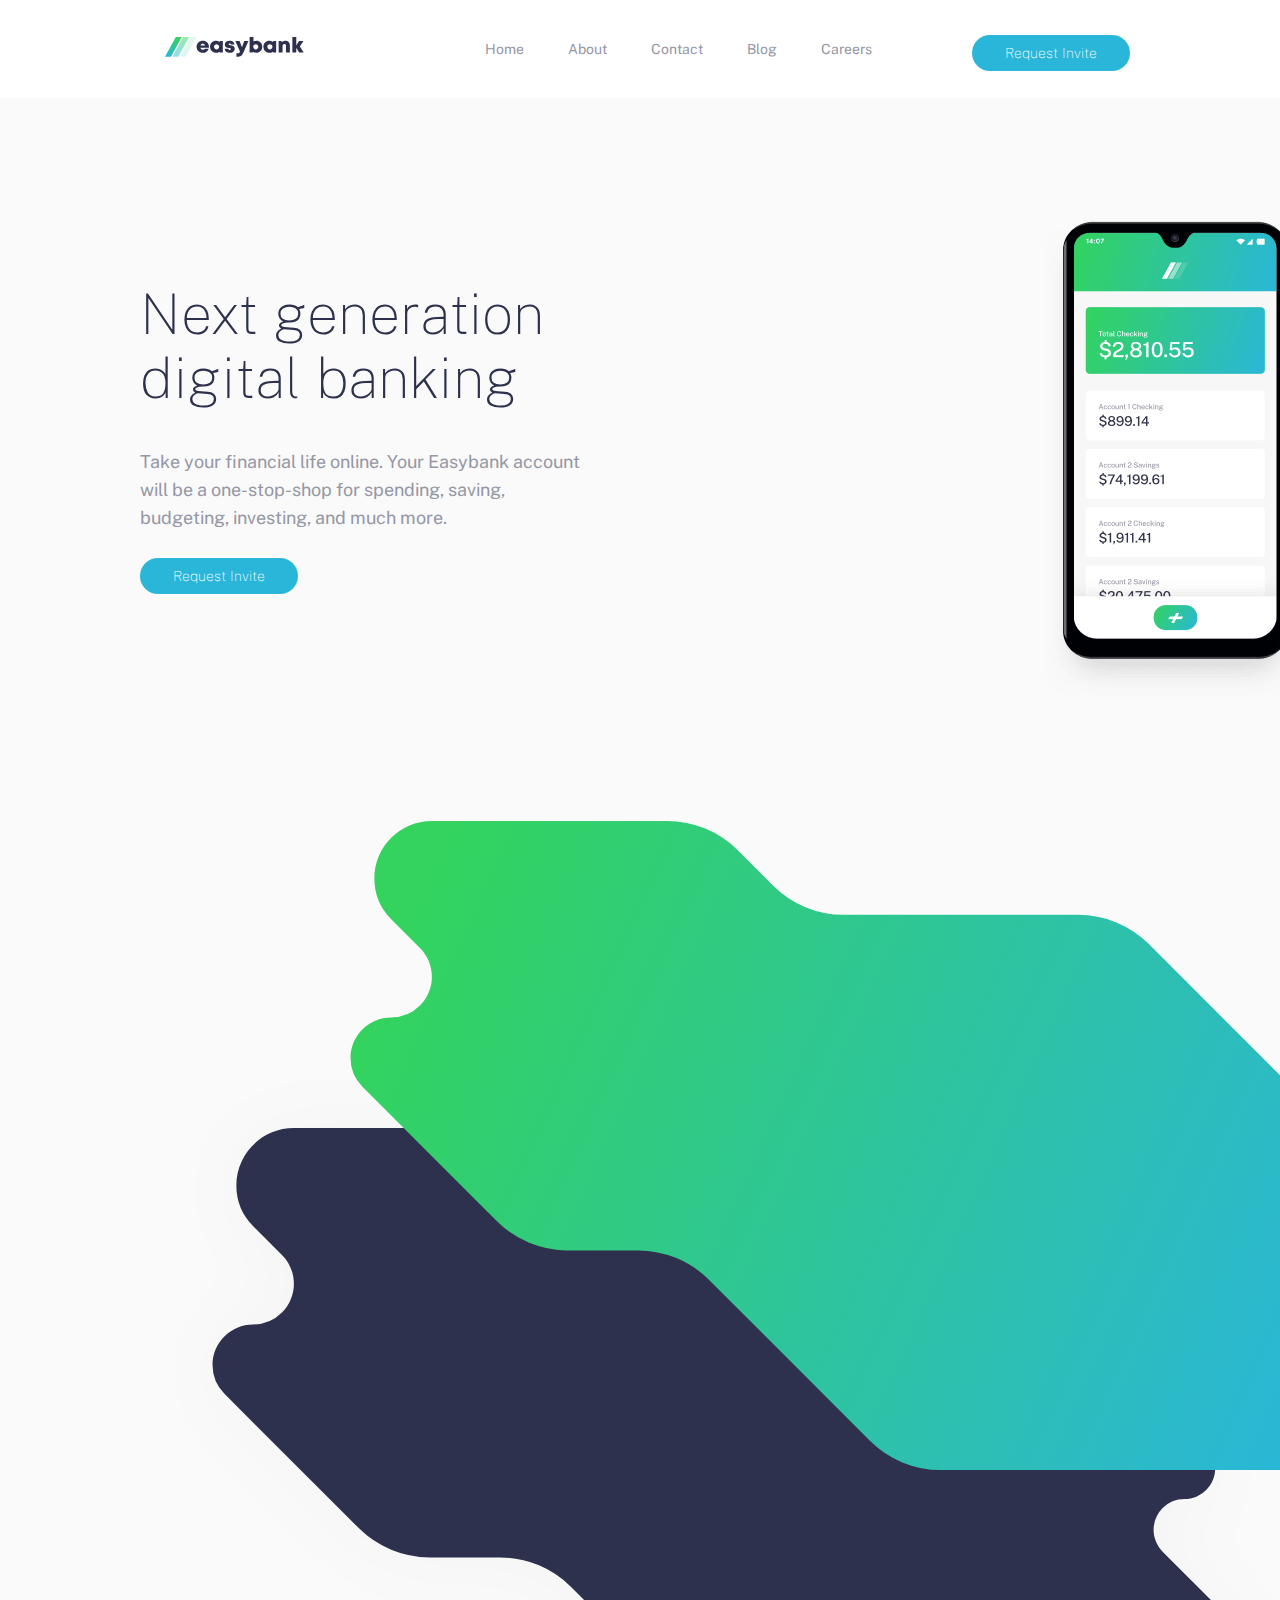
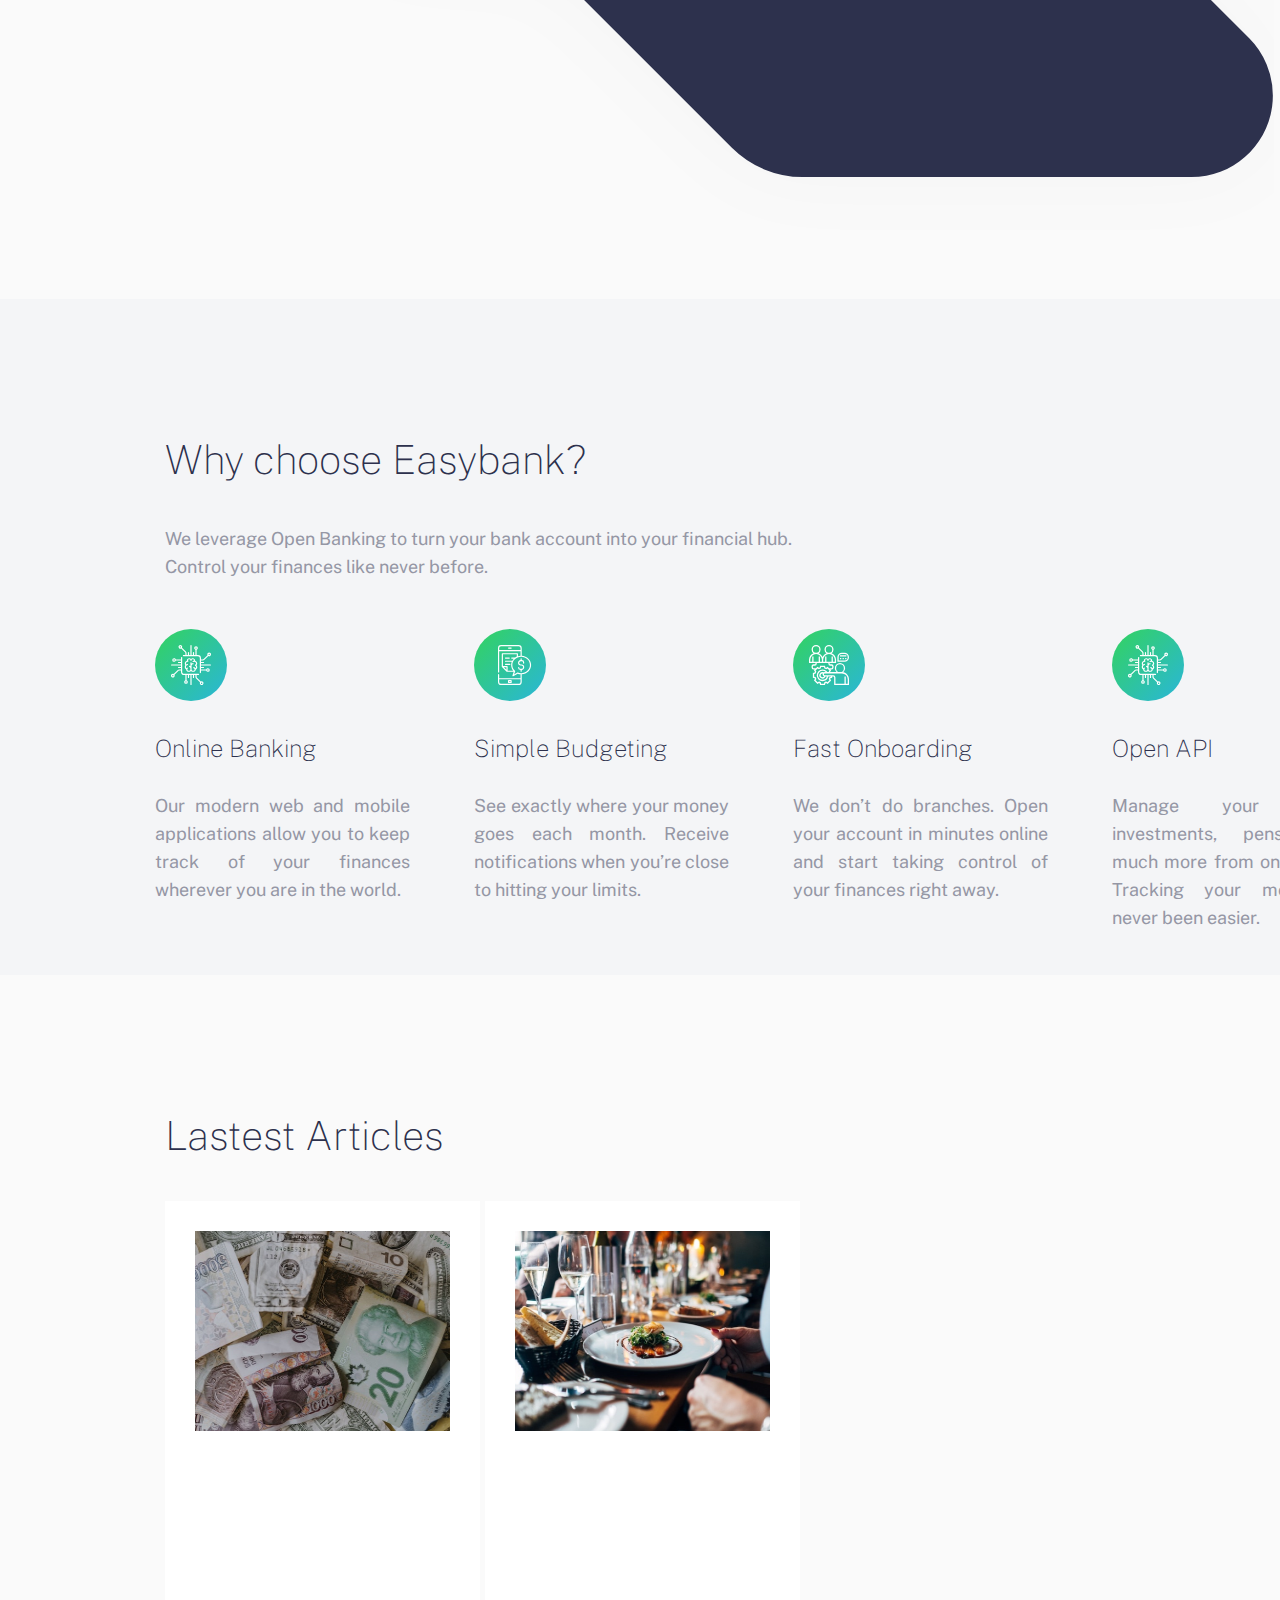
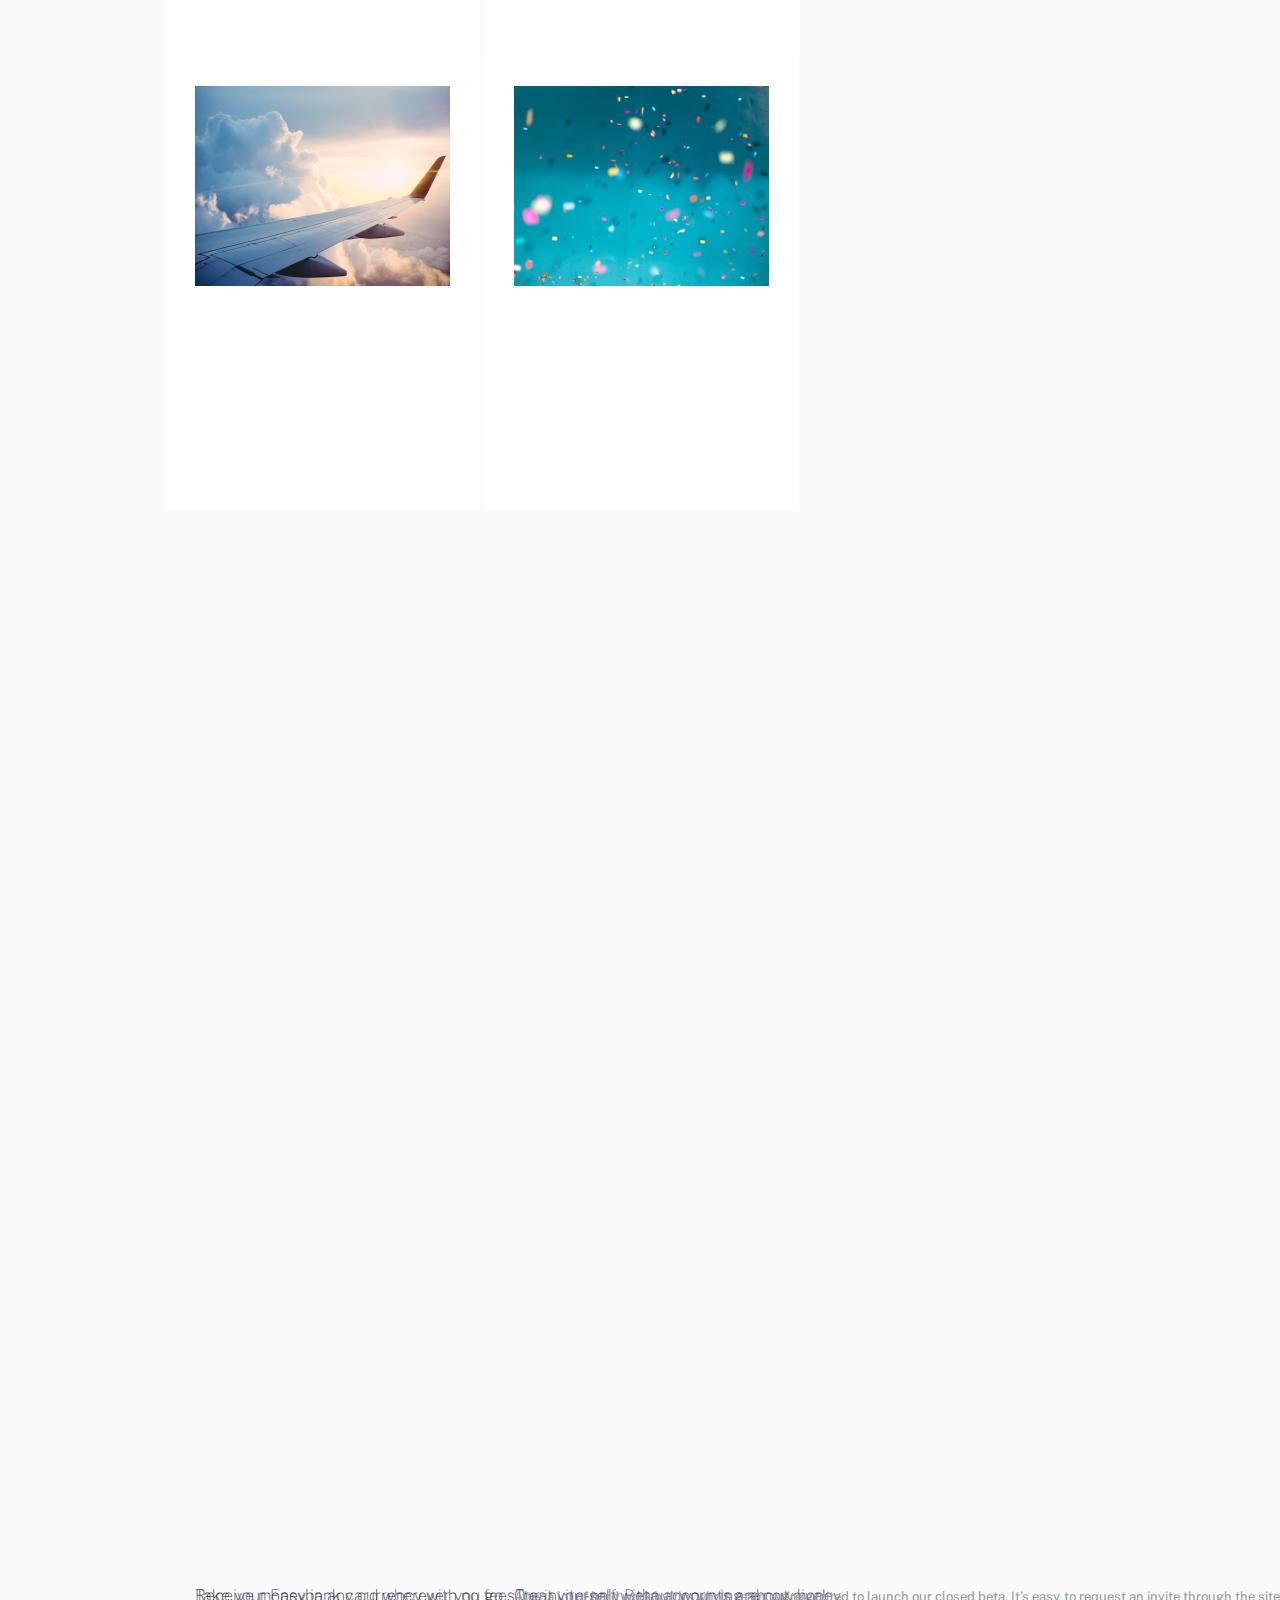
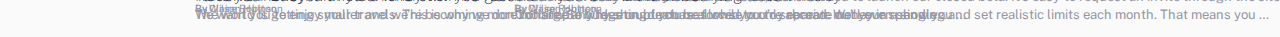
==== Solotion/html/index.html @ d64d8102 "doing some fixes on article section" ====
<!DOCTYPE html>
<html>
    <head>
        <link rel="stylesheet" type="text/css" href="../css/navbar.css">
        <link rel="stylesheet" type="text/css" href="../css/first-section.css">
        <link rel="stylesheet" type="text/css" href="../css/second-section.css">
        <link rel="stylesheet" type="text/css" href="../css/third-section.css">

        <link rel="preconnect" href="https://fonts.googleapis.com">
        <link rel="preconnect" href="https://fonts.gstatic.com" crossorigin>
        <link href="https://fonts.googleapis.com/css2?family=Public+Sans:wght@300&display=swap" rel="stylesheet">
    </head>
    <body>
        <header>
            <div class="nav-div">
                <nav>
                    <figure class = "logo">
                          <img src="../img/logo.svg" alt="" />
                    </figure>
                    <ul>
                        <li>Home</li>
                        <li>About</li>
                        <li>Contact</li>
                        <li>Blog</li>
                        <li>Careers</li>
                    </ul>
                    <div class="nav-button ">
                        <button>Request Invite</button>	
                    </div>
                </nav>
            </div>
        </header>

    <section class = "digital-marketing">
        <div class = "content">
            <h1 id = "title"> Next generation digital banking </h1>
            <p class = "basic-paragraph">
                Take your financial life online. Your 
                Easybank account will be a one-stop-shop for spending, 
                saving, budgeting, investing, and much more.
            </p>
            <div class="nav-button first-section">
                <button>Request Invite</button>	
            </div>
        </div>
        <div class = "image-mockups">
            <img  src="../img/image-mockups.png" alt="" >
          
        </div>
        <div class = "bg-intro-desktop">
            <img id = "" src="../img/bg-intro-desktop.svg" alt="" >
        </div>             
    </section>

    <section class="why-us">
        <div class="why-us-content">
            <h2 class = "section-title">
                Why choose Easybank?
            </h2>
            <p class = "basic-paragraph">
                We leverage Open Banking 
                to turn your bank account into your financial hub.
                 Control your finances like never before.
            </p>
        </div>
        <div class="grid-container">
            <div>
                <img src="../img/icon-api.svg" alt="">
                <h3>Online Banking</h3>
                <p>
                    Our modern web and mobile applications allow you to keep track
                    of your finances wherever you are in the world.
                </p>
            </div>
            <div>
                <img src="../img/icon-budgeting.svg" alt="">
                <h3>Simple Budgeting</h3>
                <p>
                    See exactly where your money goes each month.
                    Receive notifications when you’re close to hitting your limits.
                </p>
            </div>
            <div>
                <img src="../img/icon-onboarding.svg" alt="">
                <h3>Fast Onboarding</h3>
                <p>
                    We don’t do branches.
                    Open your account in minutes online and start taking control of your finances right away.
                </p>
            </div>
            <div>
                <img src="../img/icon-api.svg" alt="">
                <h3>
                    Open API
                </h3>
                <p>
                    Manage your savings, investments, 
                    pension, and much more from one account. Tracking your money has never been easier.
                </p>
            </div><span></span>
        </div>
    </section>

    <section class = "last-articles">
        <div class = "last-articles-content">
            <h2  class = "section-title">
                Lastest Articles
            </h2>
            <div id="container">
                <div>
                    <img src="../img/image-currency.jpg" class="img-responsive img-thumbnail" 
                    alt="image" />
                    <p class="article-creator">By Claire Robinson</p>
                    <h4 class="article-title">Receive money in any currency with no fees</h4>
                    <p class="article-description">
                        The world is getting smaller and
                        we’re becoming more mobile. So why should you be forced to only receive money in a single …
                    </p>
                </div>  
                <div>
                    <img src="../img/image-restaurant.jpg" class="img-responsive img-thumbnail" 
                    alt="image" />
                    <p class="article-creator">By Wilson Hutton</p>
                    <h4 class="article-title">Treat yourself without worrying about money</h4>
                    <p class="article-description">
                        Our simple budgeting feature allows you to separate out your
                        spending and set realistic limits each month. That means you …
                    </p>
                </div>
                <div>
                    <img src="../img/image-plane.jpg" class="img-responsive img-thumbnail" 
                    alt="image" />
                    <p class="article-creator">By Wilson Hutton</p>
                    <h4 class="article-title">Take your Easybank card wherever you go</h4>
                    <p class="article-description">
                        We want you to enjoy your travels. This is why we don’t charge any fees 
                        on purchases while you’re abroad. We’ll even show you …
                    </p>
                </div>
                <div> 
                    <img src="../img/image-confetti.jpg" class="img-responsive img-thumbnail" 
                    alt="image" />
                    <p class="article-creator">By Claire Robinson</p>
                    <h4 class="article-title">Our invite-only Beta accounts are now live!</h4>
                    <p class="article-description">
                        After a lot of hard work by the whole team, we’re excited to launch 
                        our closed beta. It’s easy to request an invite through the site ...
                    </p>
                </div>
            </div><span></span>
        </div>
    </section>
    </body>
</html>
---- Solotion/css/navbar.css ----
*{transition:all 0.3s ease-in-out;}

body{
    margin: 0;
}

header{
    position: relative;
    width: 100%;
    /* display: block; */
}

.nav-div{
    position: relative;
    z-index: 1;
}

nav{
    width: 100%;
    display: flex;
    justify-content: space-between;
    align-items: center;
    margin: auto;
    background-color: #FFFFFF;
}

nav>ul{
    /* margin-left: 555px; */
    display: inline-block;
    vertical-align: middle;
}

.logo{
    margin-left: 165px;
    display: inline-block;
    vertical-align: middle;
    padding: 10px 0 10px 0;
    /* float: left; */
/* 
    margin-left: 196.58px;
    margin-top: 52px; */
}

nav>ul>li{
    /* margin-top: 32px; */
    padding: 25px 20px;
    display: inline-block;
    vertical-align: middle;
    position: relative;
    font-size:14px;
    color: #9597A5; 
    font-family: 'Public Sans', sans-serif;
}

ul li:hover{
  color: hsl(233, 26%, 24%);
  
}

.nav-button button{
    border-radius: 22px;
    float: right;
    margin-top: 8px;
    margin-right: 150px;
    padding: 10px 33px;
	border: none;
	text-decoration: none;
    font-family: 'Public Sans', sans-serif;
	font-size: 14px;
    font-weight: 100;
	color: #FFFFFF;
	background: #2AB6D9;
}


.nav-button button:hover {
    background: linear-gradient(to right, #33D35E, #2AB6D9);
}
---- Solotion/css/first-section.css ----
body{
    width: 100%;
    height: 2262px;
    margin: 0;
    font-family: 'Public Sans', sans-serif;

}

.digital-marketing{
    padding: 20px 40px 40px;
    background-color: #FAFAFA;
    width: 100%;
    position: relative;
}

.content{
    margin-left: 100px;
    display: inline-block;
    width: 450px;
}

.digital-marketing .content #title{
    margin-top: 0;
    font-size: 56px;
    font-weight: 100;
    line-height: 1.143;
    color: #2D314D;
}
p{
    line-height: 1.556;
    font-size: 18px;
    font-weight: 400;
    color: #9597A5;
}
.nav-button.first-section{
    float: left;
}
.digital-marketing .image-mockups {
    position: relative;
    z-index:2;
    display: inline-block;
    vertical-align:middle;
    left: 100px;
    width: 39%;
    margin: -140px 30px 0 0;
}
.image-mockups img{
    margin-left: 350px;
}

.digital-marketing .bg-intro-desktop{
    position: relative;
    z-index:3;
    display: inline-block;
    vertical-align:middle;
    left: 100px;
    width: 39%;
    margin:-100px 30px 0 0;
}
.bg-intro-desktop{
    margin-left: 400px;
}
---- Solotion/css/second-section.css ----
.why-us{
    
    background-color: #F4F5F7;
    width: 100%;
    height: 676px;
    position: relative;
}
.why-us .why-us-content{
    margin-left: 165px;
    width: 635px;
    margin-top: 96px;
    display: inline-block;
}

.section-title{
    font-weight: 100;
    font-size: 40px;
    line-height: 1.6;
    color: #2D314D;
}
.grid-container {
    margin-left: 125px;
    text-align: justify;
    width:100%;
}
.grid-container>div {
    padding: 30px;
    margin-bottom: 94px;
    width: 255px;
    height: 278px;
    vertical-align: top;
    display: inline-block;
    *display: inline;
    zoom: 1;
   
}
span {
    display: inline-block;
    font-size: 0;
    line-height: 0
}
h3{
    font-weight: 100;
    font-size: 24px;
    line-height: 1.6;
    color: #2D314D;
}
---- Solotion/css/third-section.css ----
.last-articles{
    background-color: #FAFAFA;
    width: 100%;
    height: inherit;
    position: relative;
}
.last-articles .last-articles-content{
    margin-left: 165px;
    width: 635px;
    margin-top: 96px;
    display: inline-block;
}
#container {
    text-align: justify;
    width:100%;
}
#container>div {
    padding: 30px;
    /* margin-bottom: 94px; */
    width: 255px;
    height: 395px;
    vertical-align: top;
    display: inline-block;
    *display: inline;
    zoom: 1;
    background-color: #FFFFFF;
   
}
span {
    display: inline-block;
    font-size: 0;
    line-height: 0
}
.article-creator{
    font-size: 10px;
    font-weight: 400;
    line-height: 1.8;
    position:absolute;
    bottom:10px;
    color: #9597A5;
}
.article-title{
    font-size: 16px;
    font-weight: 100;
    line-height: 1.25;
    position:absolute;
    bottom:10px;
    color: #2D314D;
}

.article-description{
    font-size: 13px;
    font-weight: 400;
    line-height: 1.38;
    position:absolute;
    bottom:0px;
    color: #9597A5;
}
#container img{
    width: 255px;
    height: 200px;
    display: block;
}
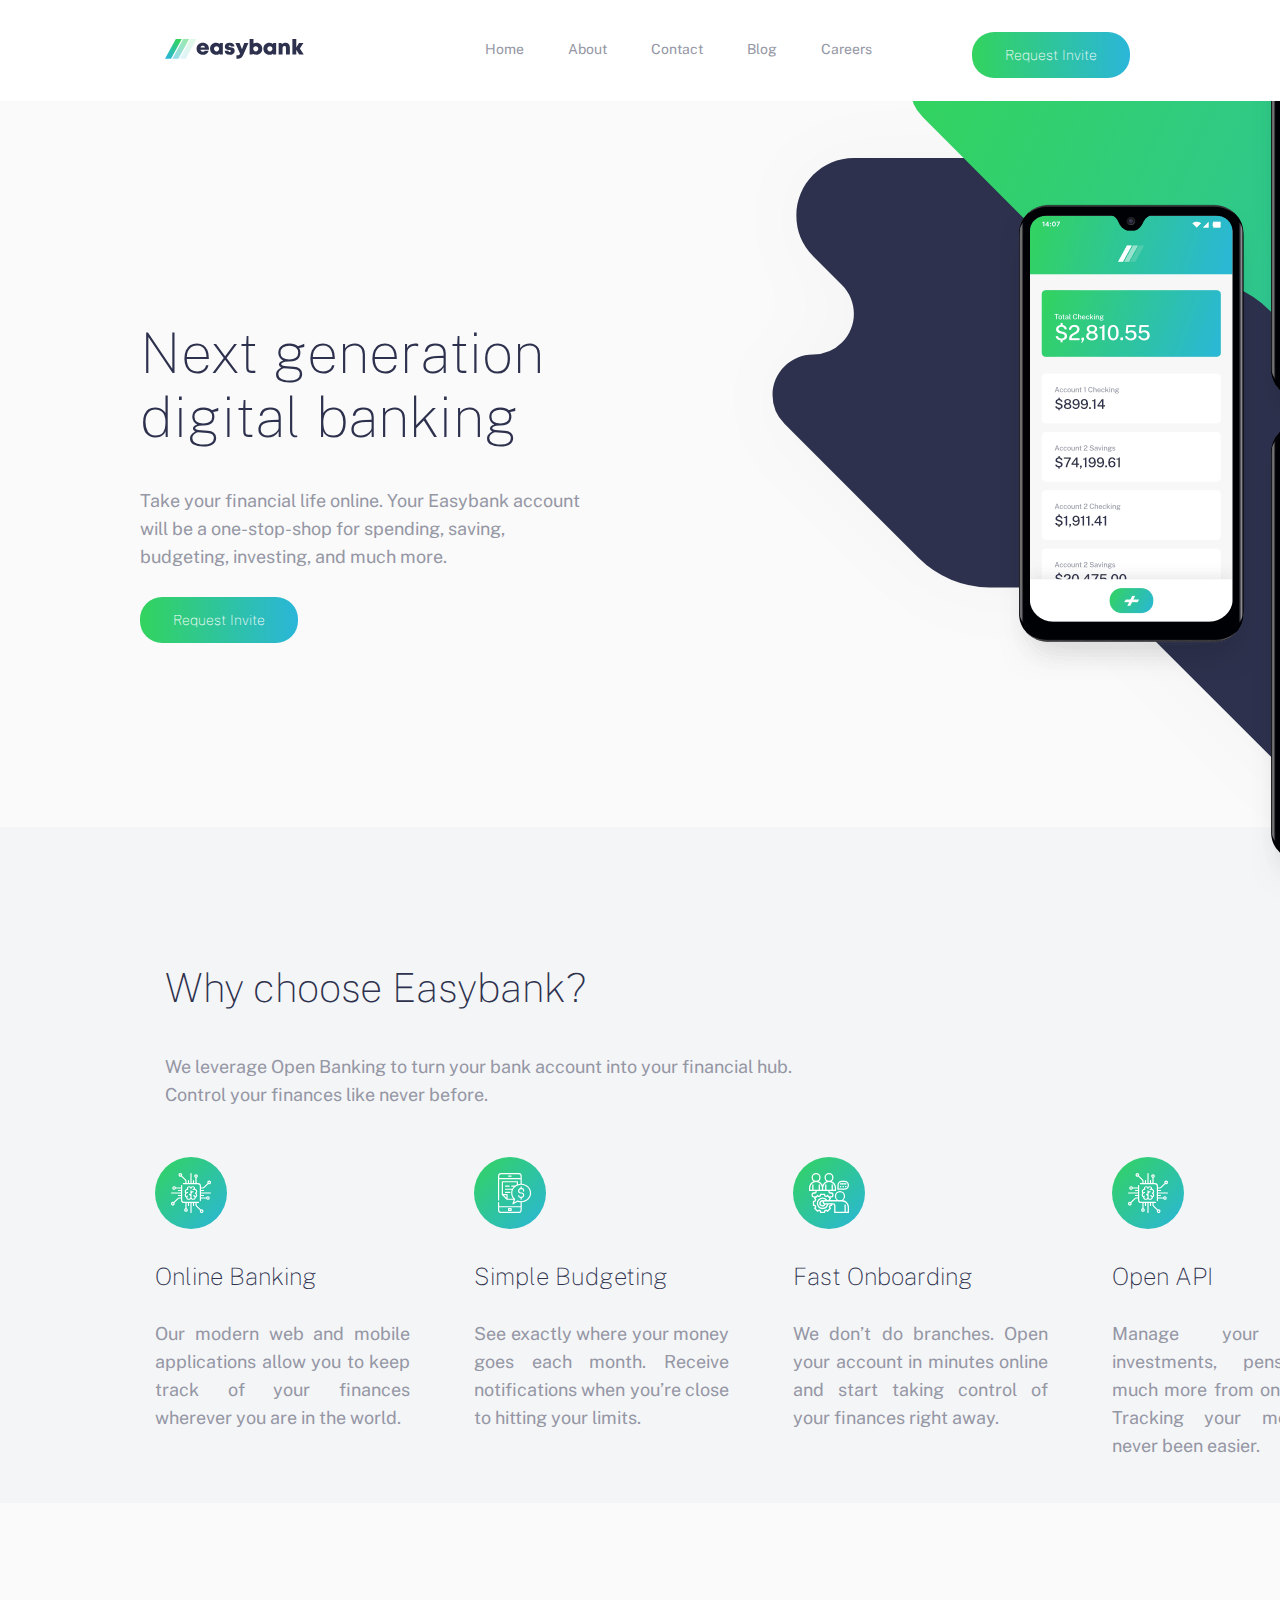
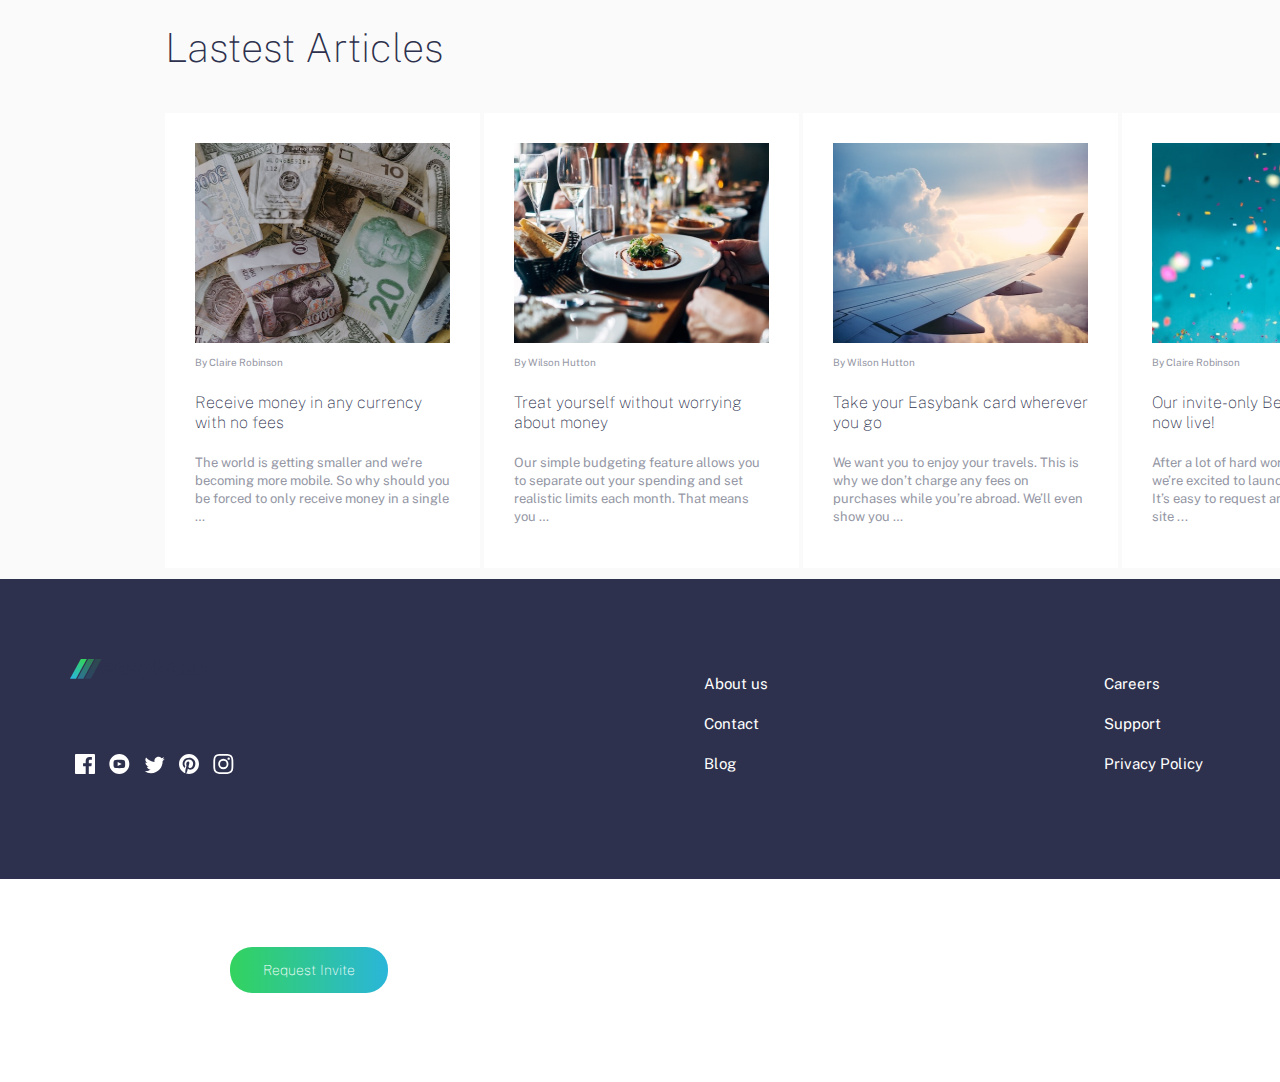
==== commit eddebdf0: "finished" ====
--- a/Solotion/html/index.html
+++ b/Solotion/html/index.html
@@ -5,11 +5,13 @@
         <link rel="stylesheet" type="text/css" href="../css/first-section.css">
         <link rel="stylesheet" type="text/css" href="../css/second-section.css">
         <link rel="stylesheet" type="text/css" href="../css/third-section.css">
+        <link rel="stylesheet" type="text/css" href="../css/footer.css">
 
         <link rel="preconnect" href="https://fonts.googleapis.com">
         <link rel="preconnect" href="https://fonts.gstatic.com" crossorigin>
         <link href="https://fonts.googleapis.com/css2?family=Public+Sans:wght@300&display=swap" rel="stylesheet">
     </head>
+
     <body>
         <header>
             <div class="nav-div">
@@ -44,12 +46,11 @@
             </div>
         </div>
         <div class = "image-mockups">
-            <img  src="../img/image-mockups.png" alt="" >
-          
+            <img  src="../img/image-mockups.png" alt="" >    
         </div>
         <div class = "bg-intro-desktop">
-            <img id = "" src="../img/bg-intro-desktop.svg" alt="" >
-        </div>             
+            <img   src="../img/bg-intro-desktop.svg" alt="" >
+        </div>
     </section>
 
     <section class="why-us">
@@ -106,6 +107,7 @@
             <h2  class = "section-title">
                 Lastest Articles
             </h2>
+        </div>
             <div id="container">
                 <div>
                     <img src="../img/image-currency.jpg" class="img-responsive img-thumbnail" 
@@ -148,7 +150,49 @@
                     </p>
                 </div>
             </div><span></span>
-        </div>
     </section>
+    <section class = "footer-section">
+            <div>
+            <img class = "logo" src="../img/logo.svg" alt="" />
+            <div id = "social-container">
+                <div>
+                    <img src="../img/icon-facebook.svg" alt="image" />
+                </div>
+                <div>
+                    <img src="../img/icon-youtube.svg" alt="image" />
+                </div>
+                <div>
+                    <img src="../img/icon-twitter.svg" alt="image" />
+                </div>
+                <div>
+                    <img src="../img/icon-pinterest.svg" alt="image" />
+                </div>
+                <div>
+                    <img src="../img/icon-instagram.svg" alt="image" />
+                </div>
+            </div><span></span>
+            </div>
+            <div>
+                <ul>
+                    <li>About us</li>
+                    <li>Contact</li>
+                    <li>Blog</li>
+                    
+                </ul>
+            </div>
+            <div>
+                <ul>
+                    <li>Careers</li>
+                    <li>Support</li>
+                    <li>Privacy Policy</li>
+                </ul>
+            </div>
+            <div>
+                <button>Request Invite</button>	
+                <div class = "copyright" >
+                    <a>© Easybank. All Rights Reserved</a>
+                </div>
+            </div>
+    </section><span></span>
     </body>
 </html>--- a/Solotion/css/navbar.css
+++ b/Solotion/css/navbar.css
@@ -12,7 +12,7 @@
 
 .nav-div{
     position: relative;
-    z-index: 1;
+    z-index: 3;
 }
 
 nav{
@@ -50,29 +50,31 @@
     font-size:14px;
     color: #9597A5; 
     font-family: 'Public Sans', sans-serif;
+    border-bottom: 3px solid transparent;
 }
 
-ul li:hover{
+nav>ul li:hover{
   color: hsl(233, 26%, 24%);
+  border-bottom: 2px solid #33D35E;
   
 }
 
-.nav-button button{
+button{
     border-radius: 22px;
     float: right;
     margin-top: 8px;
     margin-right: 150px;
-    padding: 10px 33px;
+    padding: 15px 33px;
 	border: none;
 	text-decoration: none;
     font-family: 'Public Sans', sans-serif;
 	font-size: 14px;
     font-weight: 100;
 	color: #FFFFFF;
-	background: #2AB6D9;
+	background: linear-gradient(to right, #33D35E, #2AB6D9);
 }
 
 
-.nav-button button:hover {
-    background: linear-gradient(to right, #33D35E, #2AB6D9);
+button:hover {
+    opacity: 40%;
 }
--- a/Solotion/css/first-section.css
+++ b/Solotion/css/first-section.css
@@ -10,10 +10,12 @@
     padding: 20px 40px 40px;
     background-color: #FAFAFA;
     width: 100%;
+    height: 666px;
     position: relative;
 }
 
 .content{
+    margin-top: 200px;
     margin-left: 100px;
     display: inline-block;
     width: 450px;
@@ -36,28 +38,16 @@
     float: left;
 }
 .digital-marketing .image-mockups {
-    position: relative;
-    z-index:2;
-    display: inline-block;
-    vertical-align:middle;
-    left: 100px;
-    width: 39%;
-    margin: -140px 30px 0 0;
-}
-.image-mockups img{
-    margin-left: 350px;
+    position: absolute;
+    top: -140px;
+    left: 1000px;
+    z-index: 2;
 }
 
 .digital-marketing .bg-intro-desktop{
-    position: relative;
-    z-index:3;
-    display: inline-block;
-    vertical-align:middle;
-    left: 100px;
-    width: 39%;
-    margin:-100px 30px 0 0;
+    position: absolute;
+    top: -250px;
+    left: 700px;
+    z-index: 1;
+    
 }
-.bg-intro-desktop{
-    margin-left: 400px;
-}
-
--- a/Solotion/css/third-section.css
+++ b/Solotion/css/third-section.css
@@ -1,17 +1,17 @@
 .last-articles{
     background-color: #FAFAFA;
     width: 100%;
-    height: inherit;
+    height: 676px;
     position: relative;
 }
 .last-articles .last-articles-content{
     margin-left: 165px;
     width: 635px;
-    margin-top: 96px;
+    margin-top: 80px;
     display: inline-block;
 }
 #container {
-    text-align: justify;
+    margin-left: 165px;
     width:100%;
 }
 #container>div {
@@ -31,33 +31,31 @@
     font-size: 0;
     line-height: 0
 }
-.article-creator{
+#container .article-creator{
     font-size: 10px;
     font-weight: 400;
     line-height: 1.8;
-    position:absolute;
-    bottom:10px;
     color: #9597A5;
 }
-.article-title{
+#container .article-title{
     font-size: 16px;
     font-weight: 100;
     line-height: 1.25;
-    position:absolute;
-    bottom:10px;
     color: #2D314D;
 }
 
-.article-description{
+#container .article-title:hover{
+    color: #30C88F;
+}
+
+#container .article-description{
     font-size: 13px;
     font-weight: 400;
     line-height: 1.38;
-    position:absolute;
-    bottom:0px;
     color: #9597A5;
 }
 #container img{
-    width: 255px;
+    width: 100%;
     height: 200px;
     display: block;
 }--- a/Solotion/css/footer.css
+++ b/Solotion/css/footer.css
@@ -0,0 +1,77 @@
+.footer-section{
+    background-color: #2D314D;
+    width: 100%;
+    height: 300px;
+    text-align: justify;
+    position: absolute;
+    color: #FFFFFF;
+}
+
+.footer-section>div{
+    padding: 70px;
+    vertical-align: top;
+    display: inline-block;
+    *display: inline;
+    zoom: 1;
+}
+
+.footer-section ul{
+    list-style:none;
+    font-weight: 400;
+    color: #FFFFFF;
+    font-size: 15px;
+    line-height: 1.733;
+    position: relative;
+
+}
+
+.footer-section ul li{
+    padding: 7px;
+}
+.footer-section ul li:hover{
+    color: #30C88F;
+}
+
+#social-container{
+    text-align: justify;
+    width:100%;
+    position: relative;
+    top: 60px;
+
+}
+
+#social-container>div{
+    padding: 5px;
+    display: inline-block;
+    *display: inline;
+    zoom: 1;
+}
+
+
+span {
+    display: inline-block;
+    font-size: 0;
+    line-height: 0
+}
+
+.copyright a{
+    text-align: justify;
+    width:100%;
+    color: #FFFFFF;
+    font-size:13px;
+    position: relative;
+    top: 60px;
+    right: -165px;
+
+
+}
+
+.footer-section .logo{
+    position: relative;
+    left: -165px;
+}
+
+.footer-section button{
+    position: relative;
+    right: -160px;
+}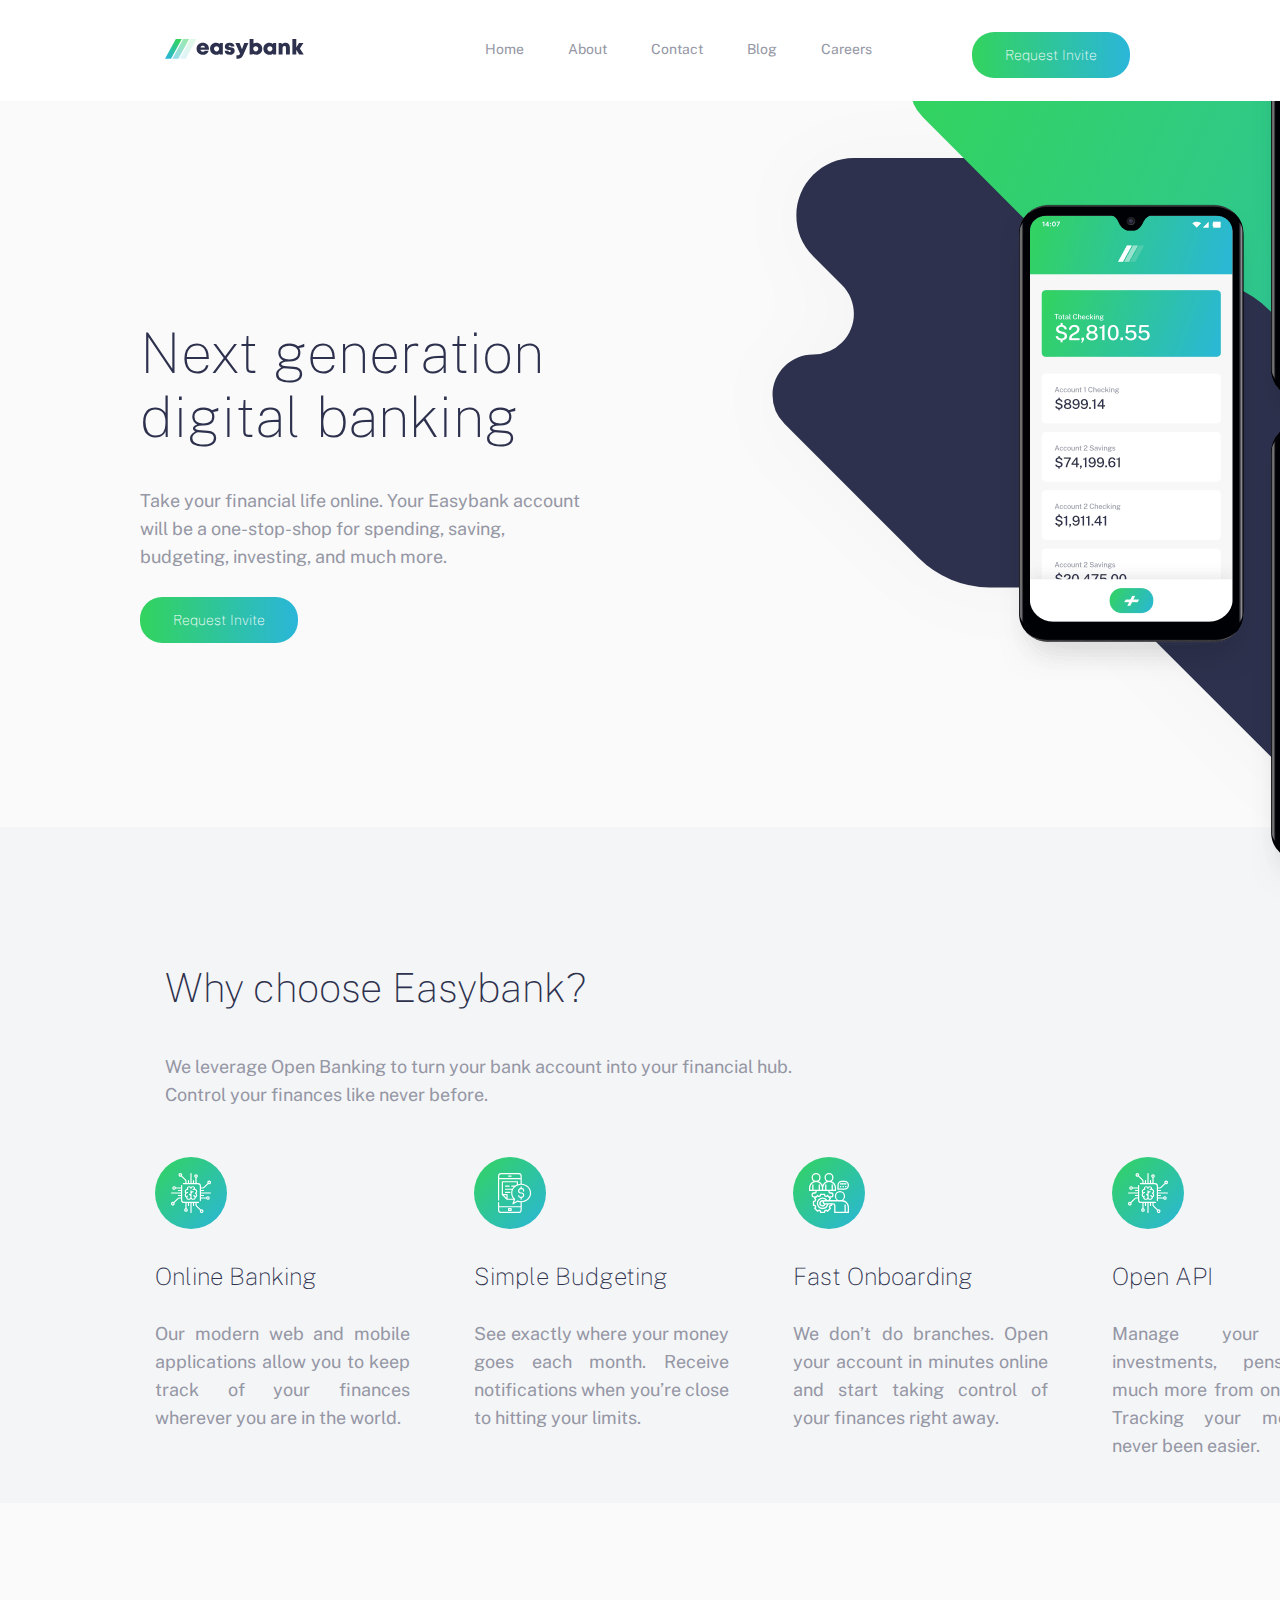
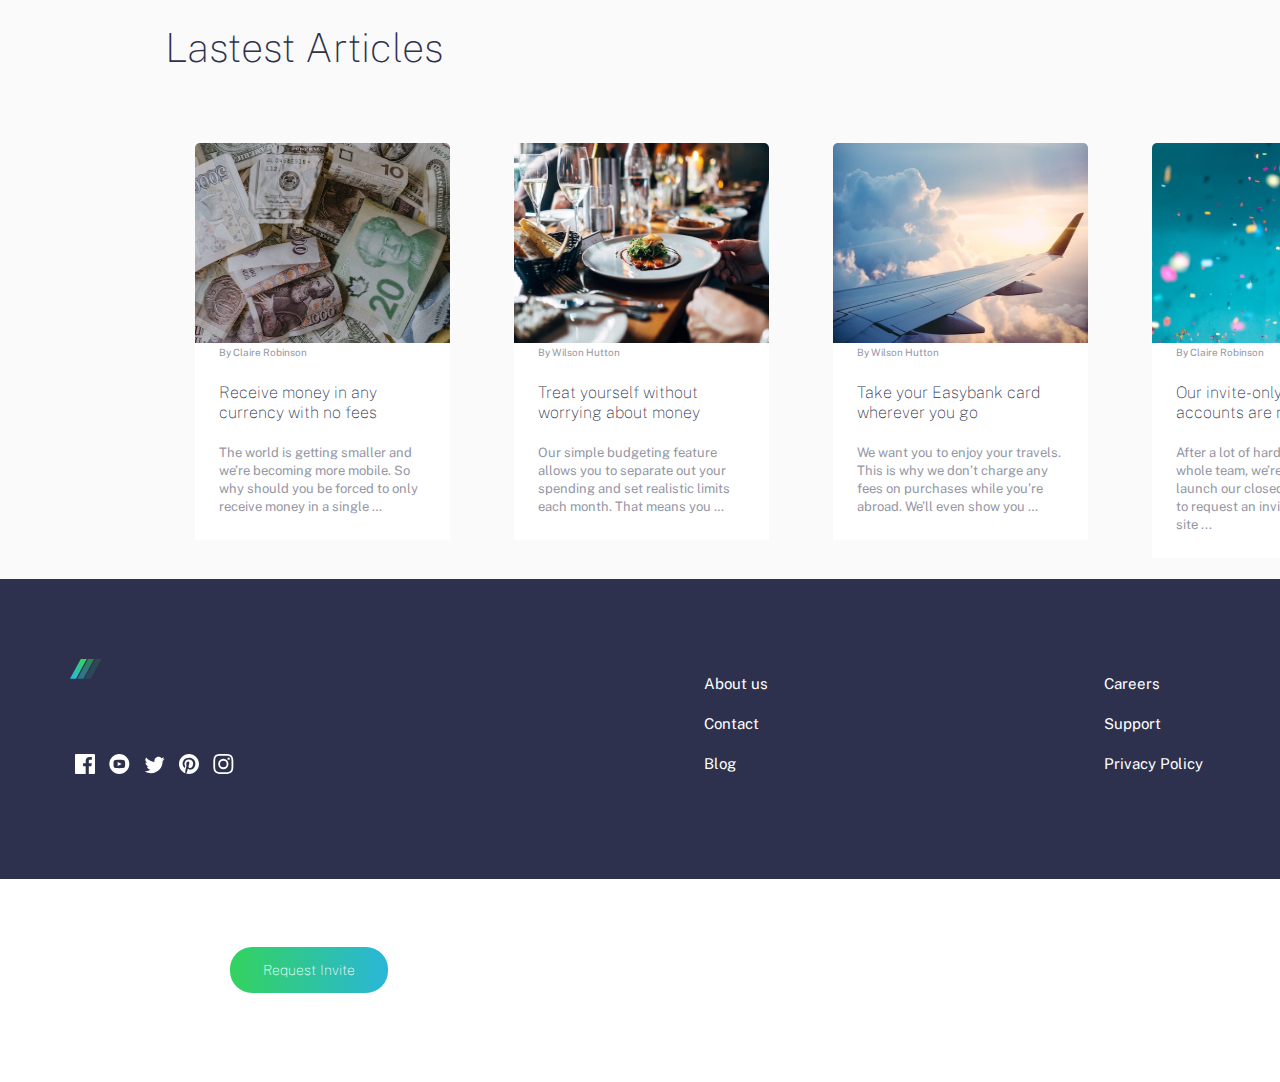
==== commit 1bdcbdec: "fixing article section" ====
--- a/Solotion/html/index.html
+++ b/Solotion/html/index.html
@@ -6,6 +6,7 @@
         <link rel="stylesheet" type="text/css" href="../css/second-section.css">
         <link rel="stylesheet" type="text/css" href="../css/third-section.css">
         <link rel="stylesheet" type="text/css" href="../css/footer.css">
+        <meta name="viewport" content="width=device-width, initial-scale=1.0">
 
         <link rel="preconnect" href="https://fonts.googleapis.com">
         <link rel="preconnect" href="https://fonts.gstatic.com" crossorigin>
@@ -112,42 +113,50 @@
                 <div>
                     <img src="../img/image-currency.jpg" class="img-responsive img-thumbnail" 
                     alt="image" />
-                    <p class="article-creator">By Claire Robinson</p>
-                    <h4 class="article-title">Receive money in any currency with no fees</h4>
-                    <p class="article-description">
-                        The world is getting smaller and
-                        we’re becoming more mobile. So why should you be forced to only receive money in a single …
-                    </p>
+                    <div class = "image-content">
+                        <p class="article-creator">By Claire Robinson</p>
+                        <h4 class="article-title">Receive money in any currency with no fees</h4>
+                        <p class="article-description">
+                            The world is getting smaller and
+                            we’re becoming more mobile. So why should you be forced to only receive money in a single …
+                        </p>
+                    </div>
                 </div>  
                 <div>
                     <img src="../img/image-restaurant.jpg" class="img-responsive img-thumbnail" 
                     alt="image" />
-                    <p class="article-creator">By Wilson Hutton</p>
-                    <h4 class="article-title">Treat yourself without worrying about money</h4>
-                    <p class="article-description">
-                        Our simple budgeting feature allows you to separate out your
-                        spending and set realistic limits each month. That means you …
-                    </p>
+                    <div class = "image-content">
+                        <p class="article-creator">By Wilson Hutton</p>
+                        <h4 class="article-title">Treat yourself without worrying about money</h4>
+                        <p class="article-description">
+                            Our simple budgeting feature allows you to separate out your
+                            spending and set realistic limits each month. That means you …
+                        </p>
+                    </div>
                 </div>
                 <div>
                     <img src="../img/image-plane.jpg" class="img-responsive img-thumbnail" 
                     alt="image" />
-                    <p class="article-creator">By Wilson Hutton</p>
-                    <h4 class="article-title">Take your Easybank card wherever you go</h4>
-                    <p class="article-description">
-                        We want you to enjoy your travels. This is why we don’t charge any fees 
-                        on purchases while you’re abroad. We’ll even show you …
-                    </p>
+                    <div class = "image-content">
+                        <p class="article-creator">By Wilson Hutton</p>
+                        <h4 class="article-title">Take your Easybank card wherever you go</h4>
+                        <p class="article-description">
+                            We want you to enjoy your travels. This is why we don’t charge any fees 
+                            on purchases while you’re abroad. We’ll even show you …
+                        </p>
+                    </div>
                 </div>
                 <div> 
                     <img src="../img/image-confetti.jpg" class="img-responsive img-thumbnail" 
                     alt="image" />
-                    <p class="article-creator">By Claire Robinson</p>
-                    <h4 class="article-title">Our invite-only Beta accounts are now live!</h4>
-                    <p class="article-description">
-                        After a lot of hard work by the whole team, we’re excited to launch 
-                        our closed beta. It’s easy to request an invite through the site ...
-                    </p>
+                    <div class = "image-content">
+                        <p class="article-creator">By Claire Robinson</p>
+                        <h4 class="article-title">Our invite-only Beta accounts are now live!</h4>
+                        <p class="article-description">
+                            After a lot of hard work by the whole team, we’re excited to launch 
+                            our closed beta. It’s easy to request an invite through the site ...
+                        </p>
+                    </div>
                 </div>
             </div><span></span>
     </section>
--- a/Solotion/css/navbar.css
+++ b/Solotion/css/navbar.css
@@ -25,7 +25,6 @@
 }
 
 nav>ul{
-    /* margin-left: 555px; */
     display: inline-block;
     vertical-align: middle;
 }
--- a/Solotion/css/third-section.css
+++ b/Solotion/css/third-section.css
@@ -16,14 +16,12 @@
 }
 #container>div {
     padding: 30px;
-    /* margin-bottom: 94px; */
     width: 255px;
     height: 395px;
     vertical-align: top;
     display: inline-block;
     *display: inline;
     zoom: 1;
-    background-color: #FFFFFF;
    
 }
 span {
@@ -31,13 +29,24 @@
     font-size: 0;
     line-height: 0
 }
+
+#container .image-content{
+    box-sizing: border-box;
+    background-color: #FFFFFF;
+    
+}
+
 #container .article-creator{
     font-size: 10px;
     font-weight: 400;
     line-height: 1.8;
     color: #9597A5;
+    margin: 0px 0 0 24px;
+    padding: 0;
+   
 }
 #container .article-title{
+    padding: 0 24px 0 24px;
     font-size: 16px;
     font-weight: 100;
     line-height: 1.25;
@@ -49,6 +58,7 @@
 }
 
 #container .article-description{
+    padding: 0 24px 24px 24px;
     font-size: 13px;
     font-weight: 400;
     line-height: 1.38;
@@ -58,4 +68,5 @@
     width: 100%;
     height: 200px;
     display: block;
+    border-radius: 5px 5px 0 0;
 }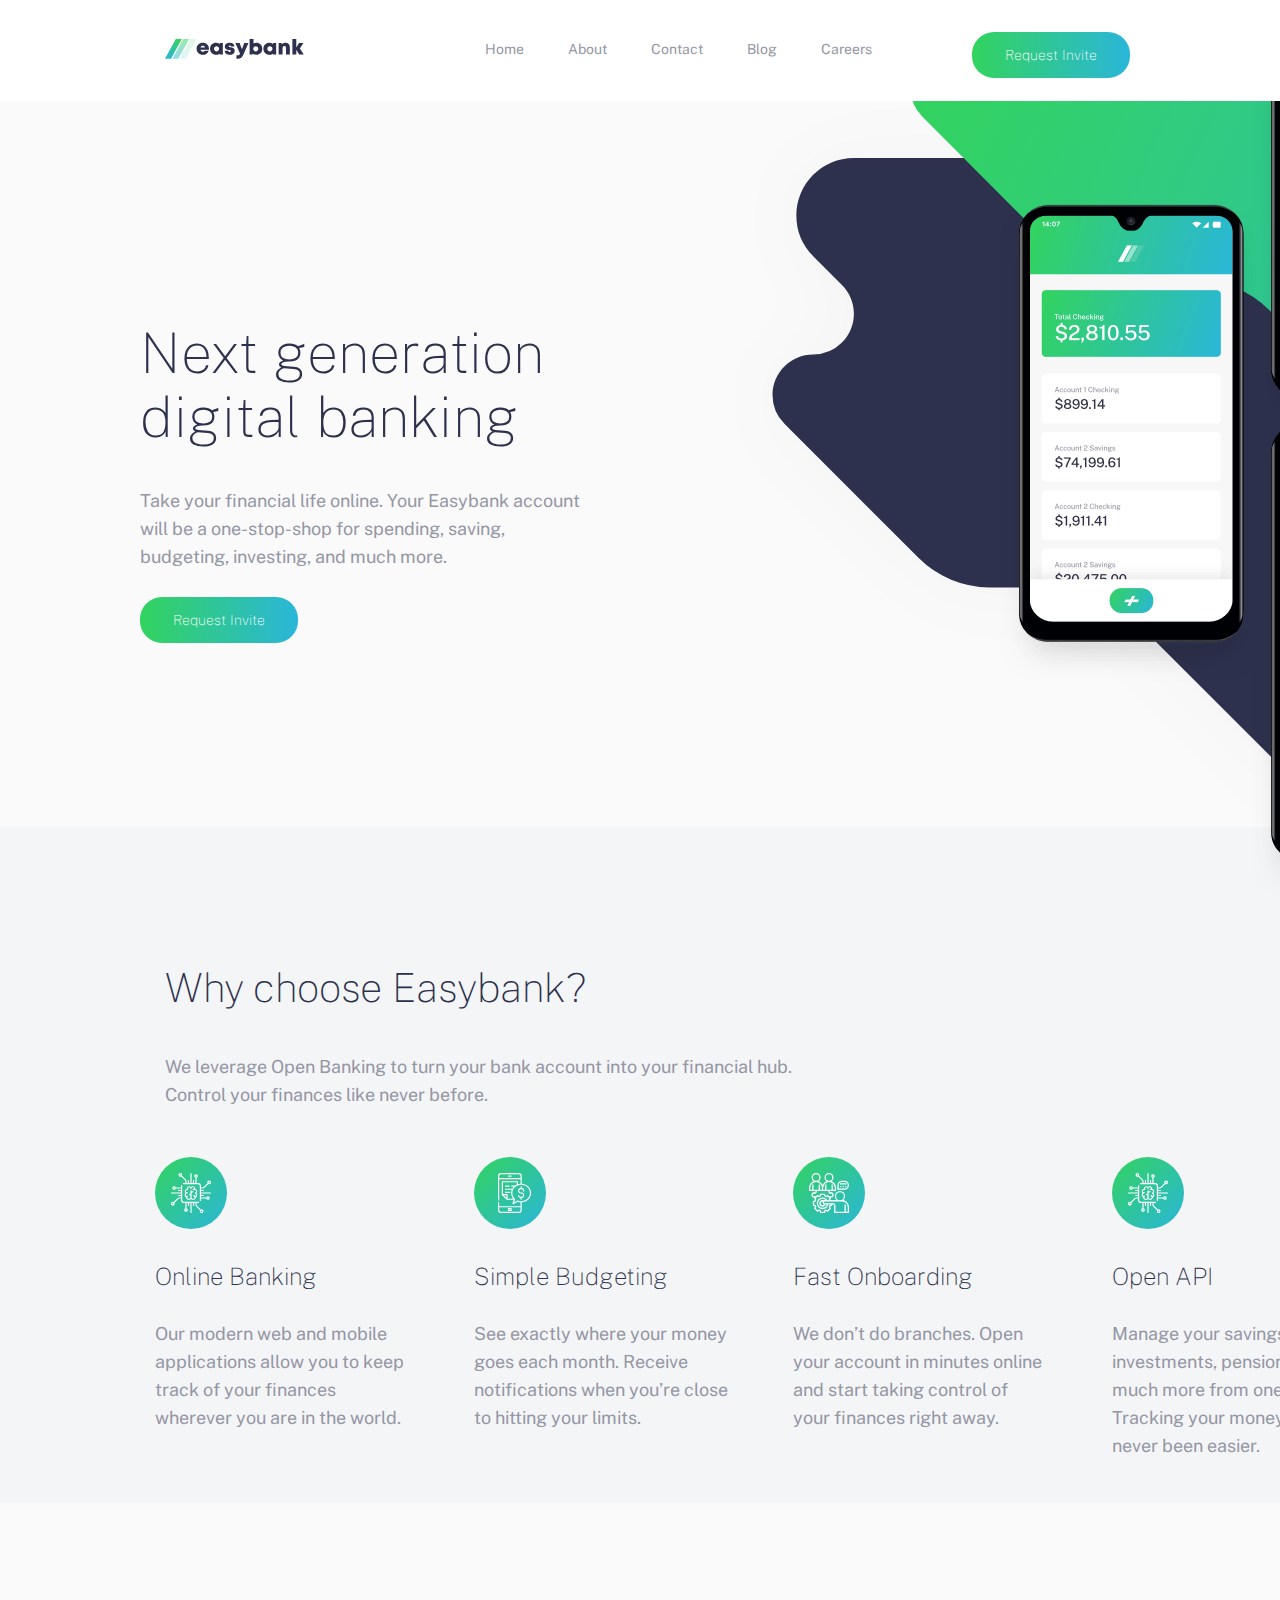
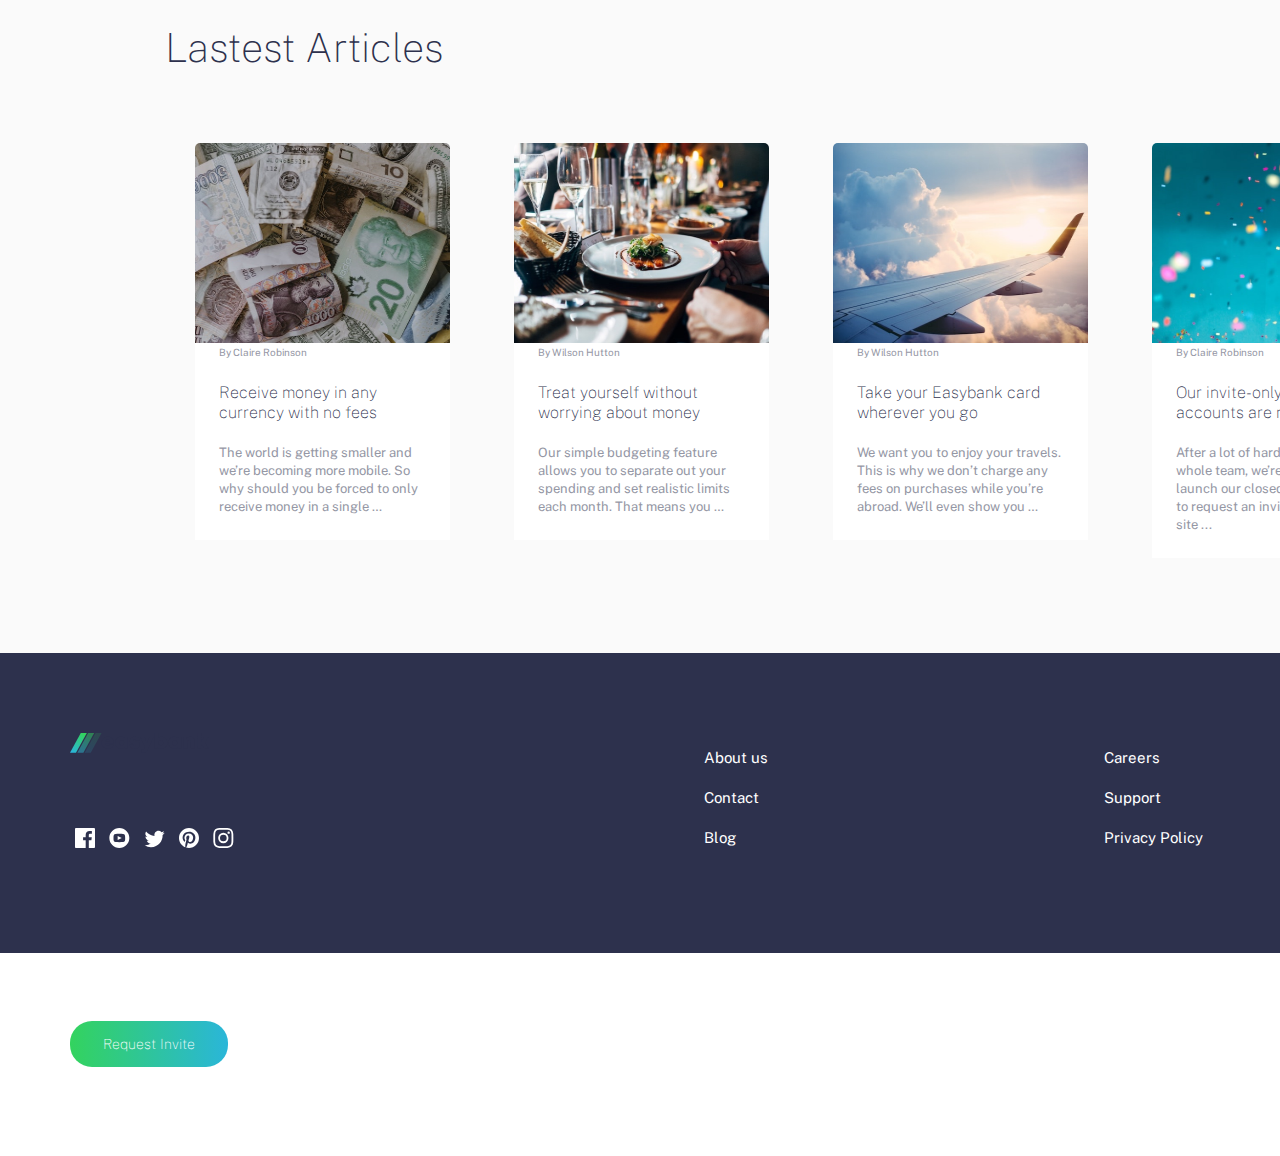
==== commit 1f6808a9: "add invate page and put header in js component" ====
--- a/Solotion/html/index.html
+++ b/Solotion/html/index.html
@@ -7,6 +7,7 @@
         <link rel="stylesheet" type="text/css" href="../css/third-section.css">
         <link rel="stylesheet" type="text/css" href="../css/footer.css">
         <meta name="viewport" content="width=device-width, initial-scale=1.0">
+        <script src="../components/header.js" type="text/javascript" defer></script>
 
         <link rel="preconnect" href="https://fonts.googleapis.com">
         <link rel="preconnect" href="https://fonts.gstatic.com" crossorigin>
@@ -14,26 +15,7 @@
     </head>
 
     <body>
-        <header>
-            <div class="nav-div">
-                <nav>
-                    <figure class = "logo">
-                          <img src="../img/logo.svg" alt="" />
-                    </figure>
-                    <ul>
-                        <li>Home</li>
-                        <li>About</li>
-                        <li>Contact</li>
-                        <li>Blog</li>
-                        <li>Careers</li>
-                    </ul>
-                    <div class="nav-button ">
-                        <button>Request Invite</button>	
-                    </div>
-                </nav>
-            </div>
-        </header>
-
+        <header-component></header-component>
     <section class = "digital-marketing">
         <div class = "content">
             <h1 id = "title"> Next generation digital banking </h1>
@@ -43,7 +25,8 @@
                 saving, budgeting, investing, and much more.
             </p>
             <div class="nav-button first-section">
-                <button>Request Invite</button>	
+                <input class="button"type=button onClick="location.href='request_invate.html'"
+                            value='Request Invite'>	
             </div>
         </div>
         <div class = "image-mockups">
@@ -197,7 +180,8 @@
                 </ul>
             </div>
             <div>
-                <button>Request Invite</button>	
+                <input class="button"type=button onClick="location.href='request_invate.html'"
+                            value='Request Invite'>
                 <div class = "copyright" >
                     <a>© Easybank. All Rights Reserved</a>
                 </div>
--- a/Solotion/css/navbar.css
+++ b/Solotion/css/navbar.css
@@ -4,61 +4,8 @@
     margin: 0;
 }
 
-header{
-    position: relative;
-    width: 100%;
-    /* display: block; */
-}
 
-.nav-div{
-    position: relative;
-    z-index: 3;
-}
-
-nav{
-    width: 100%;
-    display: flex;
-    justify-content: space-between;
-    align-items: center;
-    margin: auto;
-    background-color: #FFFFFF;
-}
-
-nav>ul{
-    display: inline-block;
-    vertical-align: middle;
-}
-
-.logo{
-    margin-left: 165px;
-    display: inline-block;
-    vertical-align: middle;
-    padding: 10px 0 10px 0;
-    /* float: left; */
-/* 
-    margin-left: 196.58px;
-    margin-top: 52px; */
-}
-
-nav>ul>li{
-    /* margin-top: 32px; */
-    padding: 25px 20px;
-    display: inline-block;
-    vertical-align: middle;
-    position: relative;
-    font-size:14px;
-    color: #9597A5; 
-    font-family: 'Public Sans', sans-serif;
-    border-bottom: 3px solid transparent;
-}
-
-nav>ul li:hover{
-  color: hsl(233, 26%, 24%);
-  border-bottom: 2px solid #33D35E;
-  
-}
-
-button{
+.button{
     border-radius: 22px;
     float: right;
     margin-top: 8px;
--- a/Solotion/css/first-section.css
+++ b/Solotion/css/first-section.css
@@ -1,6 +1,5 @@
 body{
     width: 100%;
-    height: 2262px;
     margin: 0;
     font-family: 'Public Sans', sans-serif;
 
--- a/Solotion/css/second-section.css
+++ b/Solotion/css/second-section.css
@@ -20,7 +20,6 @@
 }
 .grid-container {
     margin-left: 125px;
-    text-align: justify;
     width:100%;
 }
 .grid-container>div {
--- a/Solotion/css/third-section.css
+++ b/Solotion/css/third-section.css
@@ -1,7 +1,7 @@
 .last-articles{
     background-color: #FAFAFA;
     width: 100%;
-    height: 676px;
+    height: 750px;
     position: relative;
 }
 .last-articles .last-articles-content{
